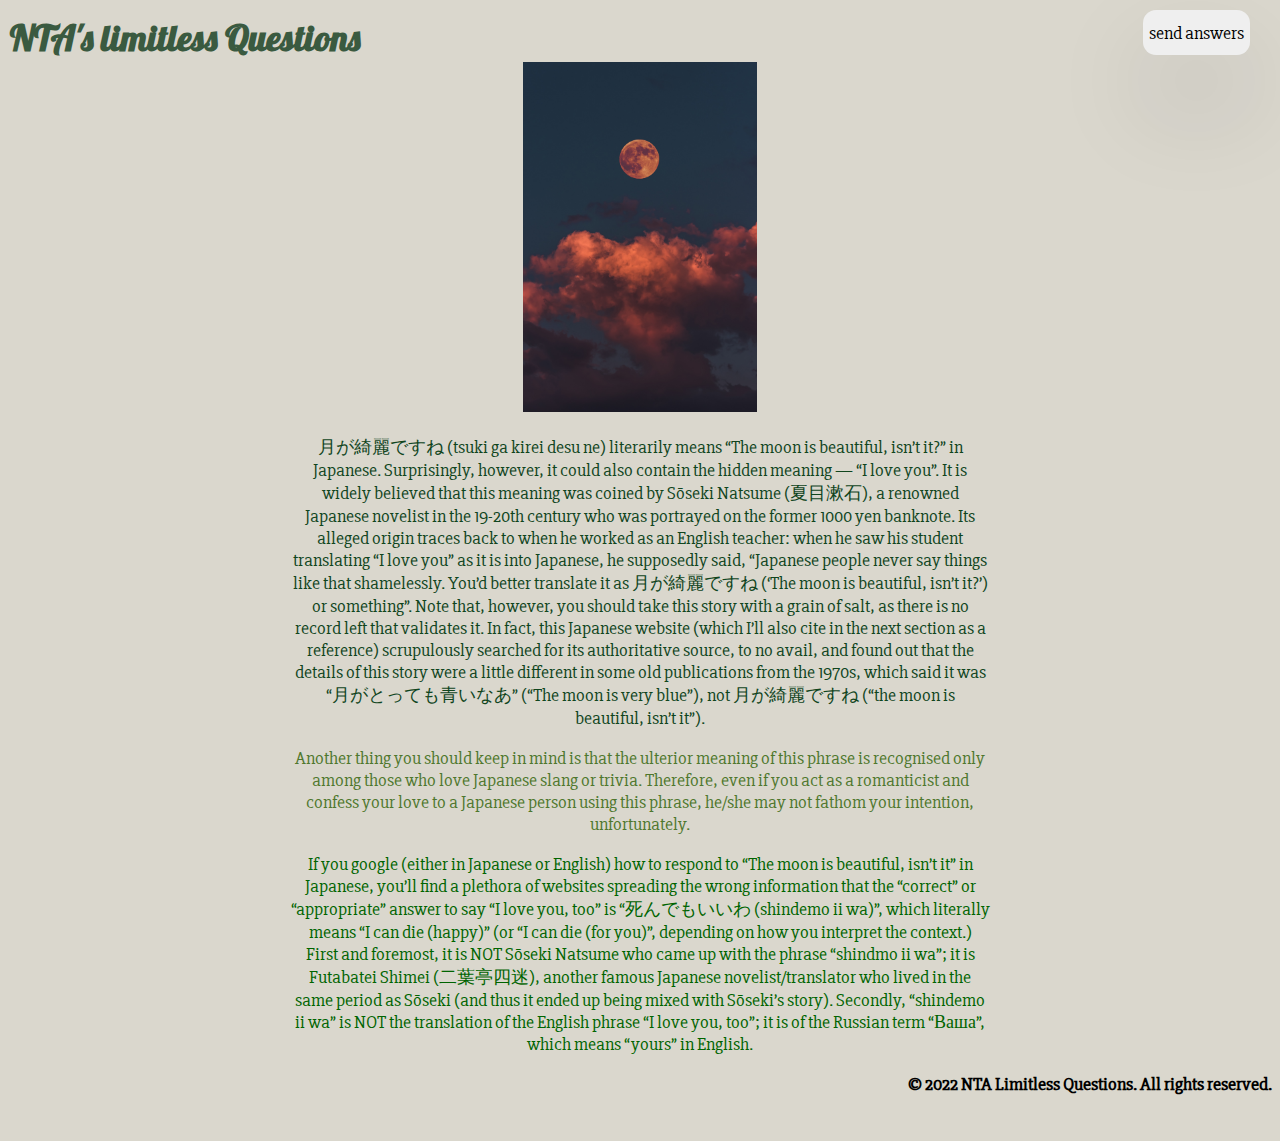
==== second.html @ 2e970afc "Initial commit" ====
<!DOCTYPE html>
<html lang="en">
<head>

    <!-- default font -->
        <link rel="preconnect" href="https://fonts.googleapis.com">
        <link rel="preconnect" href="https://fonts.gstatic.com" crossorigin>
        <link href="https://fonts.googleapis.com/css2?family=Slabo+27px&display=swap" rel="stylesheet">
    <!--  -->


    <!-- font for NTA -->
        <link rel="preconnect" href="https://fonts.googleapis.com">
        <link rel="preconnect" href="https://fonts.gstatic.com" crossorigin>
        <link href="https://fonts.googleapis.com/css2?family=Lobster&display=swap" rel="stylesheet">
    <!--  -->


    <!-- font for header  -->
        <link rel="preconnect" href="https://fonts.googleapis.com">
        <link rel="preconnect" href="https://fonts.gstatic.com" crossorigin>
        <link href="https://fonts.googleapis.com/css2?family=Caveat&display=swap" rel="stylesheet">
    <!--  -->
    <meta charset="UTF-8">
    <meta http-equiv="X-UA-Compatible" content="IE=edge">
    <meta name="viewport" content="width=device-width, initial-scale=1.0">
    <link rel="stylesheet" href="style.css">

    <title>Document</title>
</head>
<body>
    <header>
        <nav> 
            <div>
                <h1 class="logo">NTA's limitless Questions</h1>
            </div>
            
                <button>send answers</button>
            
        </nav>
    </header>
    <main>
        <h1></h1>
        <figure>
            <img class="moon" src="./second moon.jpg" alt="">
            <figcaption></figcaption>
        </figure>
        <p class="one">月が綺麗ですね (tsuki ga kirei desu ne) literarily means “The moon is beautiful, isn’t it?” in Japanese. Surprisingly, however, it could also contain the hidden meaning — “I love you”. It is widely believed that this meaning was coined by Sōseki Natsume (夏目漱石), a renowned Japanese novelist in the 19-20th century who was portrayed on the former 1000 yen banknote. Its alleged origin traces back to when he worked as an English teacher: when he saw his student translating “I love you” as it is into Japanese, he supposedly said, “Japanese people never say things like that shamelessly. You’d better translate it as 月が綺麗ですね (‘The moon is beautiful, isn’t it?’) or something”. Note that, however, you should take this story with a grain of salt, as there is no record left that validates it. In fact, this Japanese website (which I’ll also cite in the next section as a reference) scrupulously searched for its authoritative source, to no avail, and found out that the details of this story were a little different in some old publications from the 1970s, which said it was “月がとっても青いなあ” (“The moon is very blue”), not 月が綺麗ですね (“the moon is beautiful, isn’t it”).</p>
        <p class="two">Another thing you should keep in mind is that the ulterior meaning of this phrase is recognised only among those who love Japanese slang or trivia. Therefore, even if you act as a romanticist and confess your love to a Japanese person using this phrase, he/she may not fathom your intention, unfortunately.</p>
        <p class="three">If you google (either in Japanese or English) how to respond to “The moon is beautiful, isn’t it” in Japanese, you’ll find a plethora of websites spreading the wrong information that the “correct” or “appropriate” answer to say “I love you, too” is “死んでもいいわ (shindemo ii wa)”, which literally means “I can die (happy)” (or “I can die (for you)”, depending on how you interpret the context.)
            <br>
            First and foremost, it is NOT Sōseki Natsume who came up with the phrase “shindmo ii wa”; it is Futabatei Shimei (二葉亭四迷), another famous Japanese novelist/translator who lived in the same period as Sōseki (and thus it ended up being mixed with Sōseki’s story). Secondly, “shindemo ii wa” is NOT the translation of the English phrase “I love you, too”; it is of the Russian term “Ваша”, which means “yours” in English.</p>
    </main>
    <footer>
        <p>© 2022 NTA Limitless Questions. All rights reserved.</p>
    </footer>
</body>
</html>
---- style.css ----
body{
    background-color: #dad7cd;
}
body, p, button{
    font-family: 'Slabo 27px', serif;
    font-size: 18px;
}

nav{
    display: flex;
    flex-direction: row;
    text-align: top;
    justify-content: space-between;


        
    background-color: #dad7cd;
    color: #0d0d0d;
    position: fixed;
    top: 0;
    left: 0;
    right: 0;
    padding: 0 10px ;
    width: 100%;
}
nav h1{
    margin: 0;
}
button{
    margin-right: 40px;
    height: 45px;
    margin-top:10px;

    box-shadow: rgba(17, 12, 46, 0.15) 0px 48px 100px 0px;

    border: none;
    border-radius: 13px;
}

header{
   
   padding: 15px;
}

.left-bar{
    display: flex;
    flex-direction: row;
}

.logo{
    padding-top: 15px;
    color: #3a5a40;
    font-family: 'Lobster', cursive;
}

h3{
    margin-left: 10px;
}

/*  */
/*  */
main{

    margin: 0 auto;


    text-align: center;
    align-items: center;
    max-width: 700px;
}
figcaption{
    text-align: left;
    color: grey;
}
a{
    color: grey;
    text-decoration: none;
}
.moon{
    
    max-height: 350px;
}
.story-section{
    display: flex;
    flex-direction: column;
    text-align: center;
    justify-content: center;
    
}
.header{
    color: #344e41;
    margin-top: 120px;
    font-family: 'Caveat', cursive;
    font-size: 50px;
    font-weight: bold;
}

.next-story{
    font-size: 24px;
    font-weight: bold;

    margin-top: 10px;

    display: flex;
    flex-direction: row;
    align-items: center;
    justify-content: right;
}
.next-story p{
    display: inline-flex;
    margin: 0;
}
.next-story img{
    display: inline;
}

.img{
    width: 80%;
    margin: 0 auto;
}
/*  */

footer{
    height: 60px;
    background-color: #dad7cd;
    justify-content: bottom;
    text-align: right;
    

        font-weight: bold;
     color: 588157;
    display: relative;
    left: 0;
    right: 0;

}

/*  */
.one{
    color: #10451d;
}

.two{
    color: #4f772d;
}

.three{
    color: #006400;
}
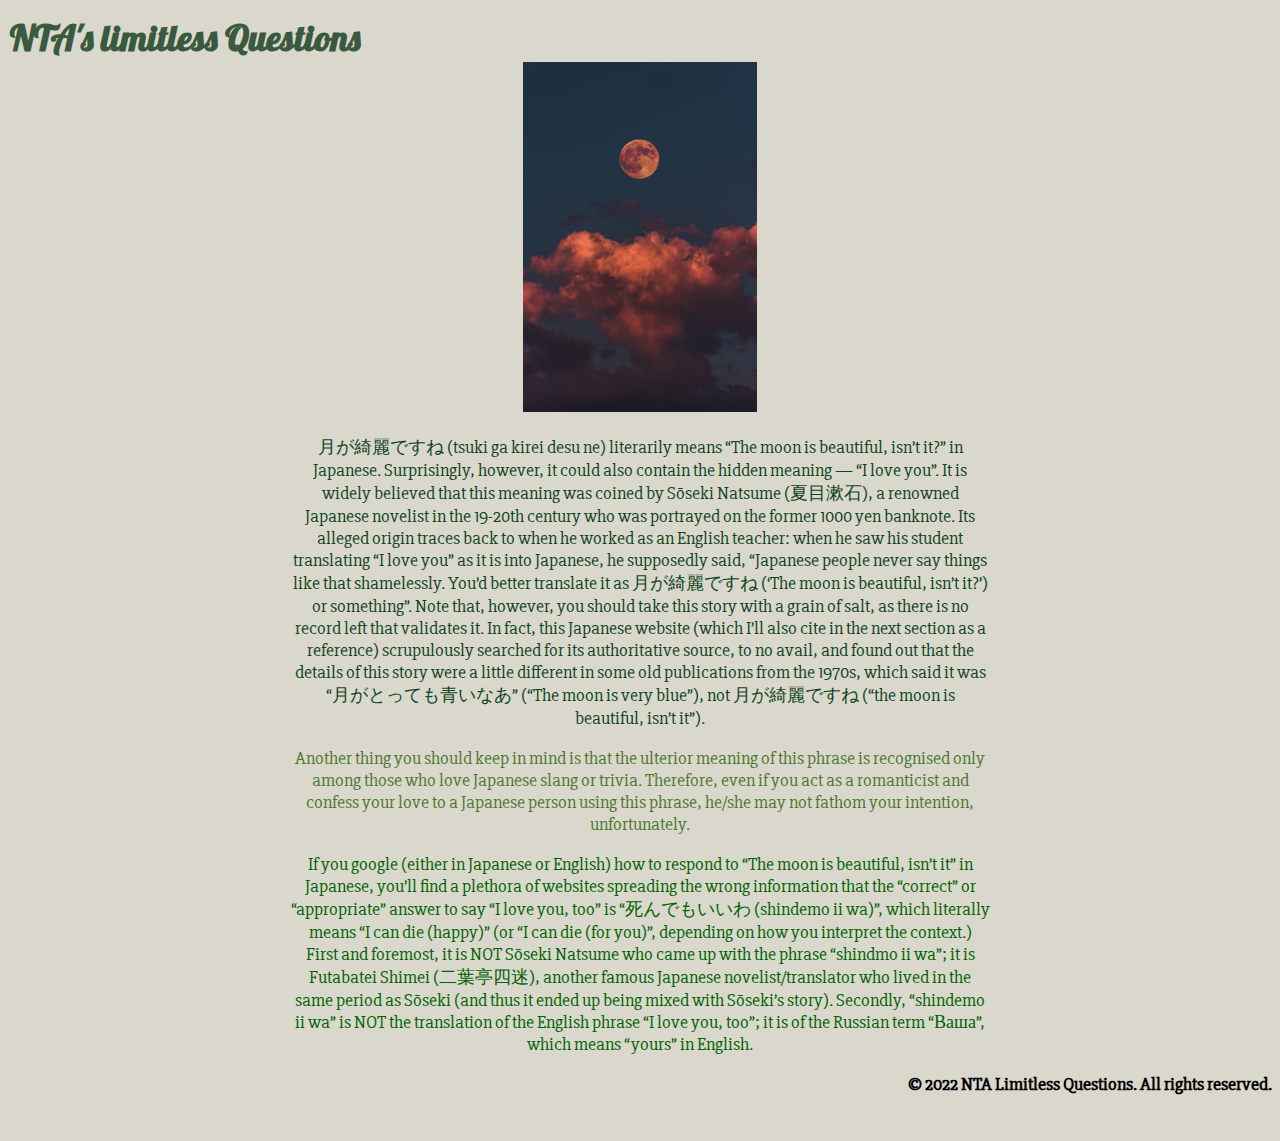
==== commit 4ae0be5c: "smth" ====
--- a/second.html
+++ b/second.html
@@ -33,10 +33,7 @@
         <nav> 
             <div>
                 <h1 class="logo">NTA's limitless Questions</h1>
-            </div>
-            
-                <button>send answers</button>
-            
+            </div>            
         </nav>
     </header>
     <main>
--- a/style.css
+++ b/style.css
@@ -25,16 +25,6 @@
 }
 nav h1{
     margin: 0;
-}
-button{
-    margin-right: 40px;
-    height: 45px;
-    margin-top:10px;
-
-    box-shadow: rgba(17, 12, 46, 0.15) 0px 48px 100px 0px;
-
-    border: none;
-    border-radius: 13px;
 }
 
 header{
